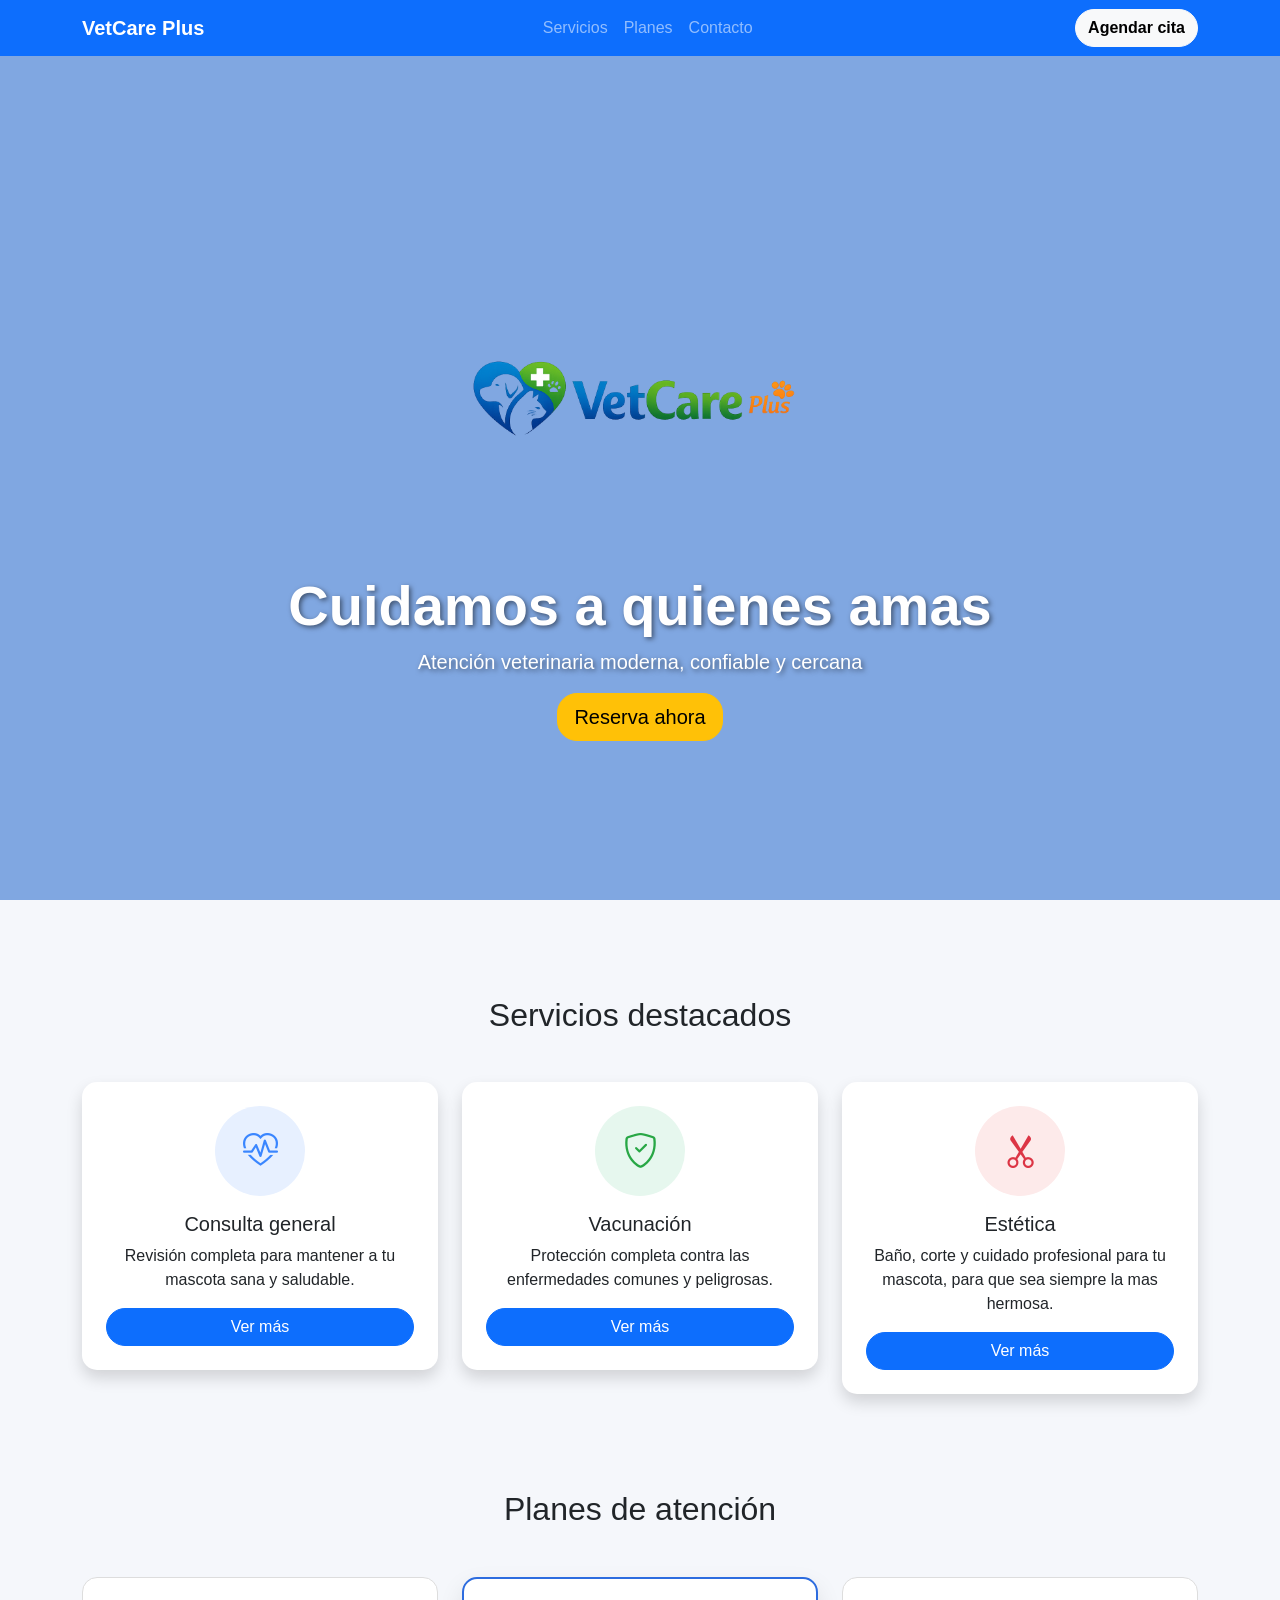
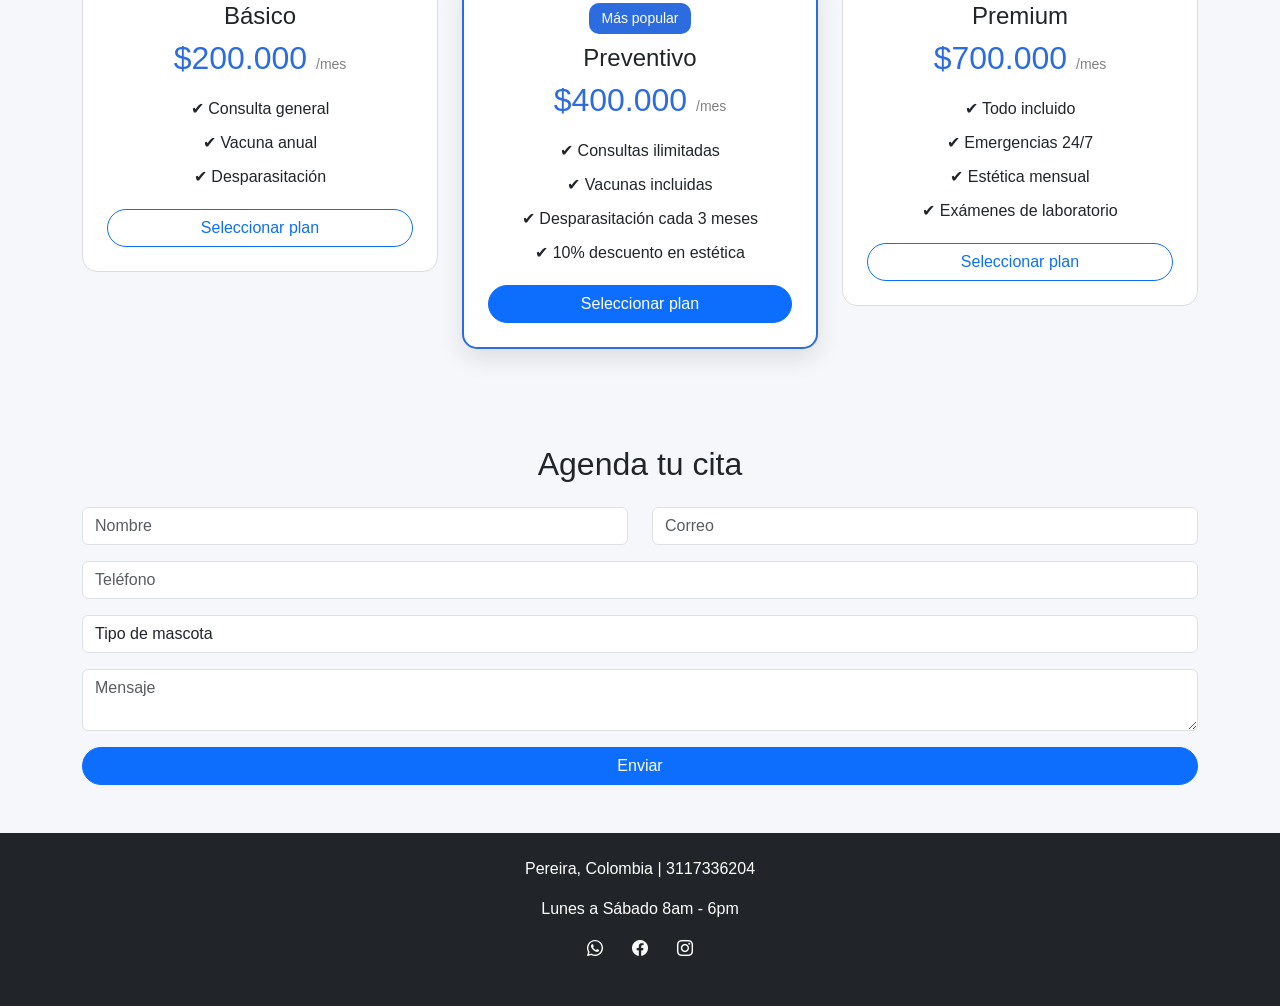
==== Parcial2/Punto3/index.html @ 83018cc3 "Ajustes de UI/UX: hero, servicios, planes y enlaces externos" ====
<!DOCTYPE html>
<html lang="es">
<head>
    <meta charset="UTF-8">
    <meta name="viewport" content="width=device-width, initial-scale=1.0">

    <!-- Bootstrap -->
    <link href="https://cdn.jsdelivr.net/npm/bootstrap@5.3.3/dist/css/bootstrap.min.css" rel="stylesheet">
    <!-- Icons -->
    <link href="https://cdn.jsdelivr.net/npm/bootstrap-icons/font/bootstrap-icons.css" rel="stylesheet">
    
    <link rel="stylesheet" href="static/css/style.css">
    <link rel="icon" href="static/img/logo.png">

    <title>VetCare Plus</title>
</head>
<body>

    <nav class="navbar navbar-expand-lg navbar-dark bg-primary fixed-top">
        <div class="container">
            <a class="navbar-brand fw-bold" href="#">VetCare Plus</a>

            <button class="navbar-toggler" data-bs-toggle="collapse" data-bs-target="#menu">
                <span class="navbar-toggler-icon"></span>
            </button>

            <div class="collapse navbar-collapse" id="menu">
                <ul class="navbar-nav mx-auto">
                    <li class="nav-item"><a class="nav-link" href="#servicios">Servicios</a></li>
                    <li class="nav-item"><a class="nav-link" href="#planes">Planes</a></li>
                    <li class="nav-item"><a class="nav-link" href="#contacto">Contacto</a></li>
                </ul>

                <a href="#citas" class="btn btn-light fw-bold">Agendar cita</a>
            </div>
        </div>
    </nav>

    <section class="hero d-flex align-items-center">
        <div class="container text-center text-white">
            <img src="static/img/logoo.png" width="500px">
            <h1 class="display-4 fw-bold">Cuidamos a quienes amas</h1>
            <p class="lead">Atención veterinaria moderna, confiable y cercana</p>
            <a href="#citas" class="btn btn-warning btn-lg">Reserva ahora</a>
        </div>
    </section>

    <section id="servicios" class="container py-5 mt-5">
        <h2 class="text-center mb-5">Servicios destacados</h2>

        <div class="row g-4">

            <div class="col-md-4">
                <div class="card servicio-card text-center p-4 shadow">

                    <div class="icono bg-azul">
                        <i class="bi bi-heart-pulse"></i>
                    </div>

                    <h5 class="mt-3">Consulta general</h5>
                    <p>Revisión completa para mantener a tu mascota sana y saludable.</p>

                    <button class="btn btn-primary">Ver más</button>
                </div>
            </div>

            <div class="col-md-4">
                <div class="card servicio-card text-center p-4 shadow">

                    <div class="icono bg-verde">
                        <i class="bi bi-shield-check"></i>
                    </div>

                    <h5 class="mt-3">Vacunación</h5>
                    <p>Protección completa contra las enfermedades comunes y peligrosas.</p>

                    <button class="btn btn-primary">Ver más</button>
                </div>
            </div>

            <div class="col-md-4">
                <div class="card servicio-card text-center p-4 shadow">

                    <div class="icono bg-rojo">
                        <i class="bi bi-scissors"></i>
                    </div>

                    <h5 class="mt-3">Estética</h5>
                    <p>Baño, corte y cuidado profesional para tu mascota, para que sea siempre la mas hermosa.</p>

                    <button class="btn btn-primary">Ver más</button>
                </div>
            </div>

        </div>
    </section>

    <section id="planes" class="container py-5">
    <h2 class="text-center mb-5">Planes de atención</h2>

    <div class="row g-4">

        <div class="col-md-4">
            <div class="plan-card text-center p-4">

                <h4>Básico</h4>
                <h2 class="precio">$200.000 <span>/mes</span></h2>

                <ul>
                    <li>✔ Consulta general</li>
                    <li>✔ Vacuna anual</li>
                    <li>✔ Desparasitación</li>
                </ul>

                <button class="btn btn-outline-primary w-100">Seleccionar plan</button>
            </div>
        </div>

        <div class="col-md-4">
            <div class="plan-card destacado text-center p-4">

                <span class="badge-popular">Más popular</span>

                <h4>Preventivo</h4>
                <h2 class="precio">$400.000 <span>/mes</span></h2>

                <ul>
                    <li>✔ Consultas ilimitadas</li>
                    <li>✔ Vacunas incluidas</li>
                    <li>✔ Desparasitación cada 3 meses</li>
                    <li>✔ 10% descuento en estética</li>
                </ul>

                <button class="btn btn-primary w-100">Seleccionar plan</button>
            </div>
        </div>

        <div class="col-md-4">
            <div class="plan-card text-center p-4">

                <h4>Premium</h4>
                <h2 class="precio">$700.000 <span>/mes</span></h2>

                <ul>
                    <li>✔ Todo incluido</li>
                    <li>✔ Emergencias 24/7</li>
                    <li>✔ Estética mensual</li>
                    <li>✔ Exámenes de laboratorio</li>
                </ul>

                <button class="btn btn-outline-primary w-100">Seleccionar plan</button>
            </div>
        </div>

    </div>
</section>

    <section id="citas" class="container py-5">
        <h2 class="text-center">Agenda tu cita</h2>

        <form class="mt-4" id="formulario">
            <div class="row">
                <div class="col-md-6 mb-3">
                    <input type="text" class="form-control" placeholder="Nombre" required>
                </div>
                <div class="col-md-6 mb-3">
                    <input type="email" class="form-control" placeholder="Correo" required>
                </div>
            </div>

            <input type="text" class="form-control mb-3" placeholder="Teléfono" required>

            <select class="form-control mb-3">
                <option>Tipo de mascota</option>
                <option>Perro</option>
                <option>Gato</option>
                <option>Otro</option>
            </select>

            <textarea class="form-control mb-3" placeholder="Mensaje"></textarea>

            <button class="btn btn-primary w-100">Enviar</button>
        </form>
    </section>

    <footer id="contacto" class="bg-dark text-white text-center p-4">
        <p>Pereira, Colombia | 3117336204 </p>
        <p>Lunes a Sábado 8am - 6pm</p>

        <div class="redes">
            <a href="https://web.whatsapp.com/" target="_blank" class="btn-red social-whatsapp">
                <i class="bi bi-whatsapp"></i>
            </a>

            <a href="https://www.facebook.com/" target="_blank" class="btn-red social-facebook">
                <i class="bi bi-facebook"></i>
            </a>

            <a href="https://www.instagram.com/" target="_blank" class="btn-red social-instagram">
                <i class="bi bi-instagram"></i>
            </a>
        </div>

    </footer>
    <script src="https://cdn.jsdelivr.net/npm/bootstrap@5.3.3/dist/js/bootstrap.bundle.min.js"></script>
    <script src="js/script.js"></script>

</body>
</html>
---- Parcial2/Punto3/static/css/style.css ----
body {
    background-color: #f5f7fb;
    margin: 0;
    font-family: Arial, sans-serif;
}

.hero {
    min-height: 100vh;
    display: flex;
    flex-direction: column;
    justify-content: center;
    align-items: center;
    padding-top: 80px;
    background: rgb(128, 167, 225);
}

.hero h1 {
    text-shadow: 2px 2px 5px rgba(0,0,0,0.5);
}

.hero p {
    text-shadow: 2px 2px 5px rgba(0,0,0,0.5);
}

.card {
    transition: transform 0.3s;
}

.card:hover {
    transform: scale(1.05);
}

.btn {
    border-radius: 20px;
}

.navbar {
    background-color: #2d6cdf;
}

.btn-cita {
    border-radius: 20px;
    font-weight: bold;
}

.servicio-card {
    border-radius: 15px;
    border: none;
    transition: 0.3s;
}

.servicio-card:hover {
    transform: translateY(-5px);
}

.icono {
    width: 90px;
    height: 90px;
    margin: auto;
    border-radius: 50%;
    display: flex;
    align-items: center;
    justify-content: center;
}

.icono i {
    font-size: 35px;
}

.bg-azul {
    background-color: #e7f0ff;
    color: #3a86ff;
}

.bg-verde {
    background-color: #e6f7ee;
    color: #28a745;
}

.bg-rojo {
    background-color: #fdeaea;
    color: #dc3545;
}

.plan-card {
    border-radius: 15px;
    background: white;
    border: 1px solid #ddd;
    transition: 0.3s;
}

.plan-card:hover {
    transform: scale(1.03);
}

.plan-card ul {
    list-style: none;
    padding: 0;
    margin: 20px 0;
}

.plan-card ul li {
    margin: 10px 0;
}

.precio {
    color: #2d6cdf;
}

.precio span {
    font-size: 14px;
    color: gray;
}

.destacado {
    border: 2px solid #2d6cdf;
    box-shadow: 0 10px 25px rgba(0,0,0,0.1);
}

.badge-popular {
    background-color: #2d6cdf;
    color: white;
    padding: 5px 12px;
    border-radius: 10px;
    display: inline-block;
    margin-bottom: 10px;
    font-size: 14px;
}

.redes {
    display: flex;
    justify-content: center;

}

.btn-red {
    width: 45px;
    height: 45px;
    border-radius: 50%;
    color: white;
}

.btn-red:hover {
    transform: scale(1.1);
    opacity: 0.9;
}
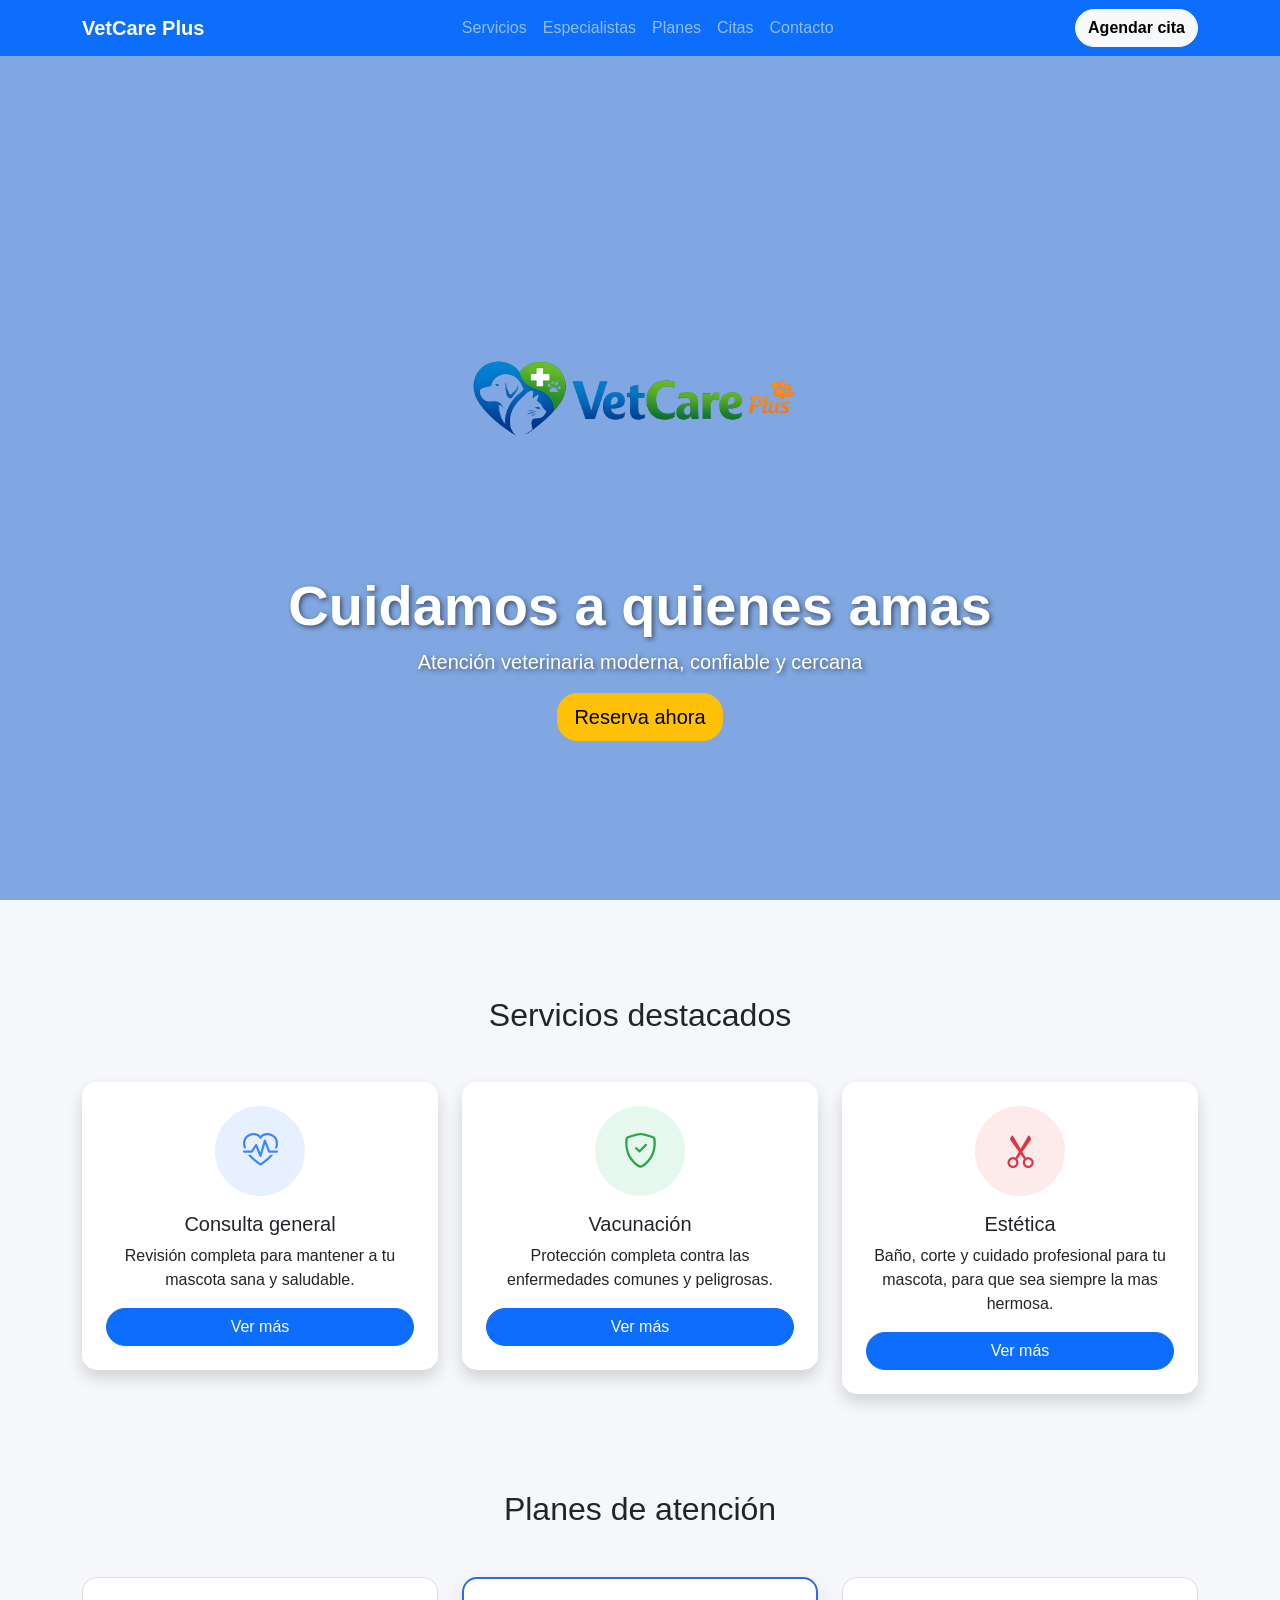
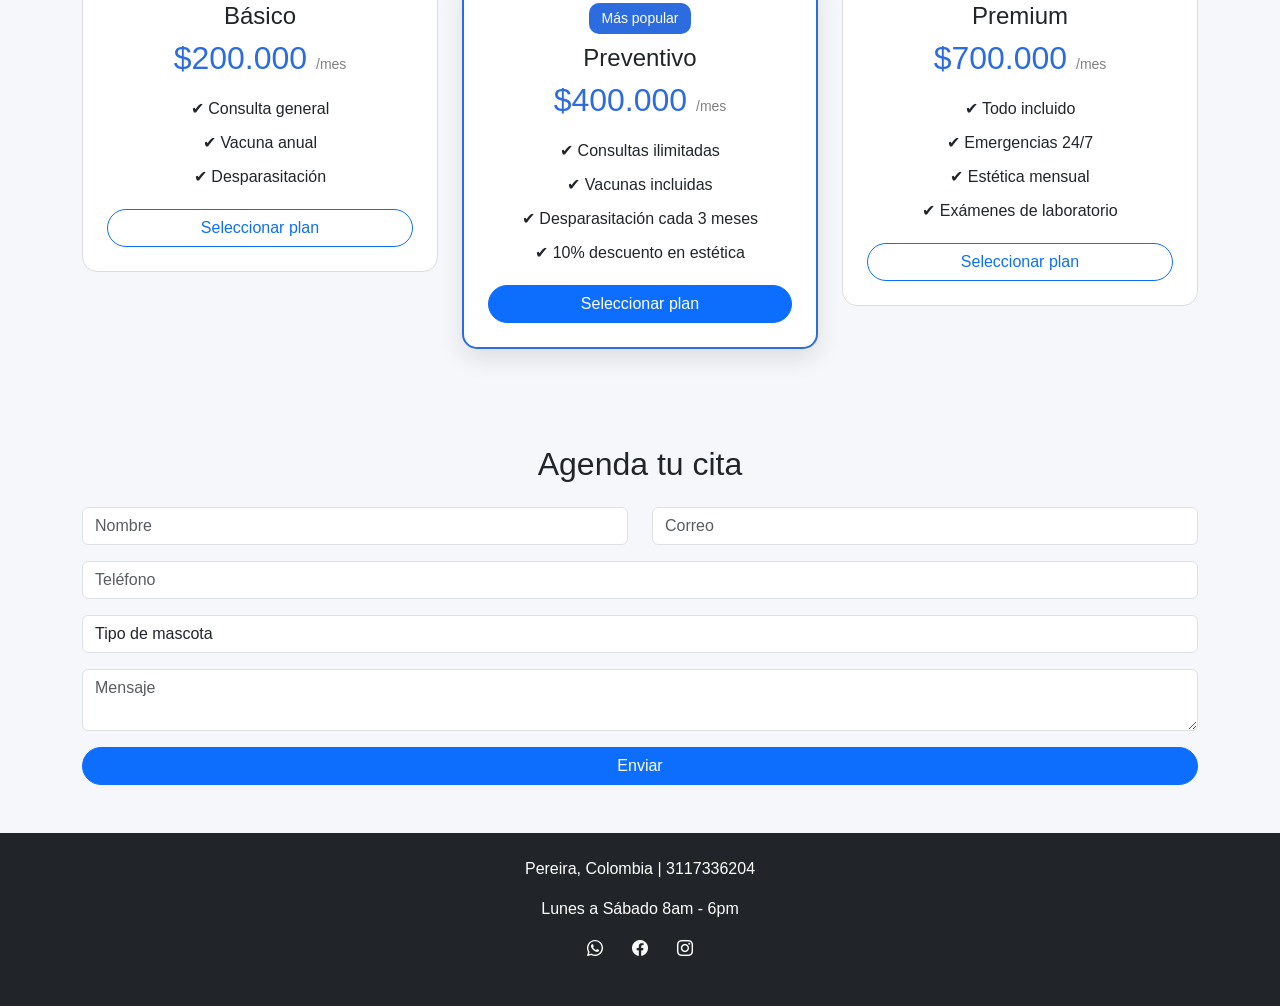
==== commit 984592a5: "Parcial terminado!!!" ====
--- a/Parcial2/Punto3/index.html
+++ b/Parcial2/Punto3/index.html
@@ -27,7 +27,9 @@
             <div class="collapse navbar-collapse" id="menu">
                 <ul class="navbar-nav mx-auto">
                     <li class="nav-item"><a class="nav-link" href="#servicios">Servicios</a></li>
+                    <li class="nav-item"><a class="nav-link" href="#especialistas">Especialistas</a></li>
                     <li class="nav-item"><a class="nav-link" href="#planes">Planes</a></li>
+                    <li class="nav-item"><a class="nav-link" href="#citas">Citas</a></li>
                     <li class="nav-item"><a class="nav-link" href="#contacto">Contacto</a></li>
                 </ul>
 
@@ -161,14 +163,14 @@
         <form class="mt-4" id="formulario">
             <div class="row">
                 <div class="col-md-6 mb-3">
-                    <input type="text" class="form-control" placeholder="Nombre" required>
+                    <input id="nombre" type="text" class="form-control" placeholder="Nombre" required>
                 </div>
                 <div class="col-md-6 mb-3">
-                    <input type="email" class="form-control" placeholder="Correo" required>
-                </div>
-            </div>
-
-            <input type="text" class="form-control mb-3" placeholder="Teléfono" required>
+                    <input id="correo" type="email" class="form-control" placeholder="Correo" required>
+                </div>
+            </div>
+
+            <input id="telefono" type="text" class="form-control mb-3" placeholder="Teléfono" required>
 
             <select class="form-control mb-3">
                 <option>Tipo de mascota</option>
